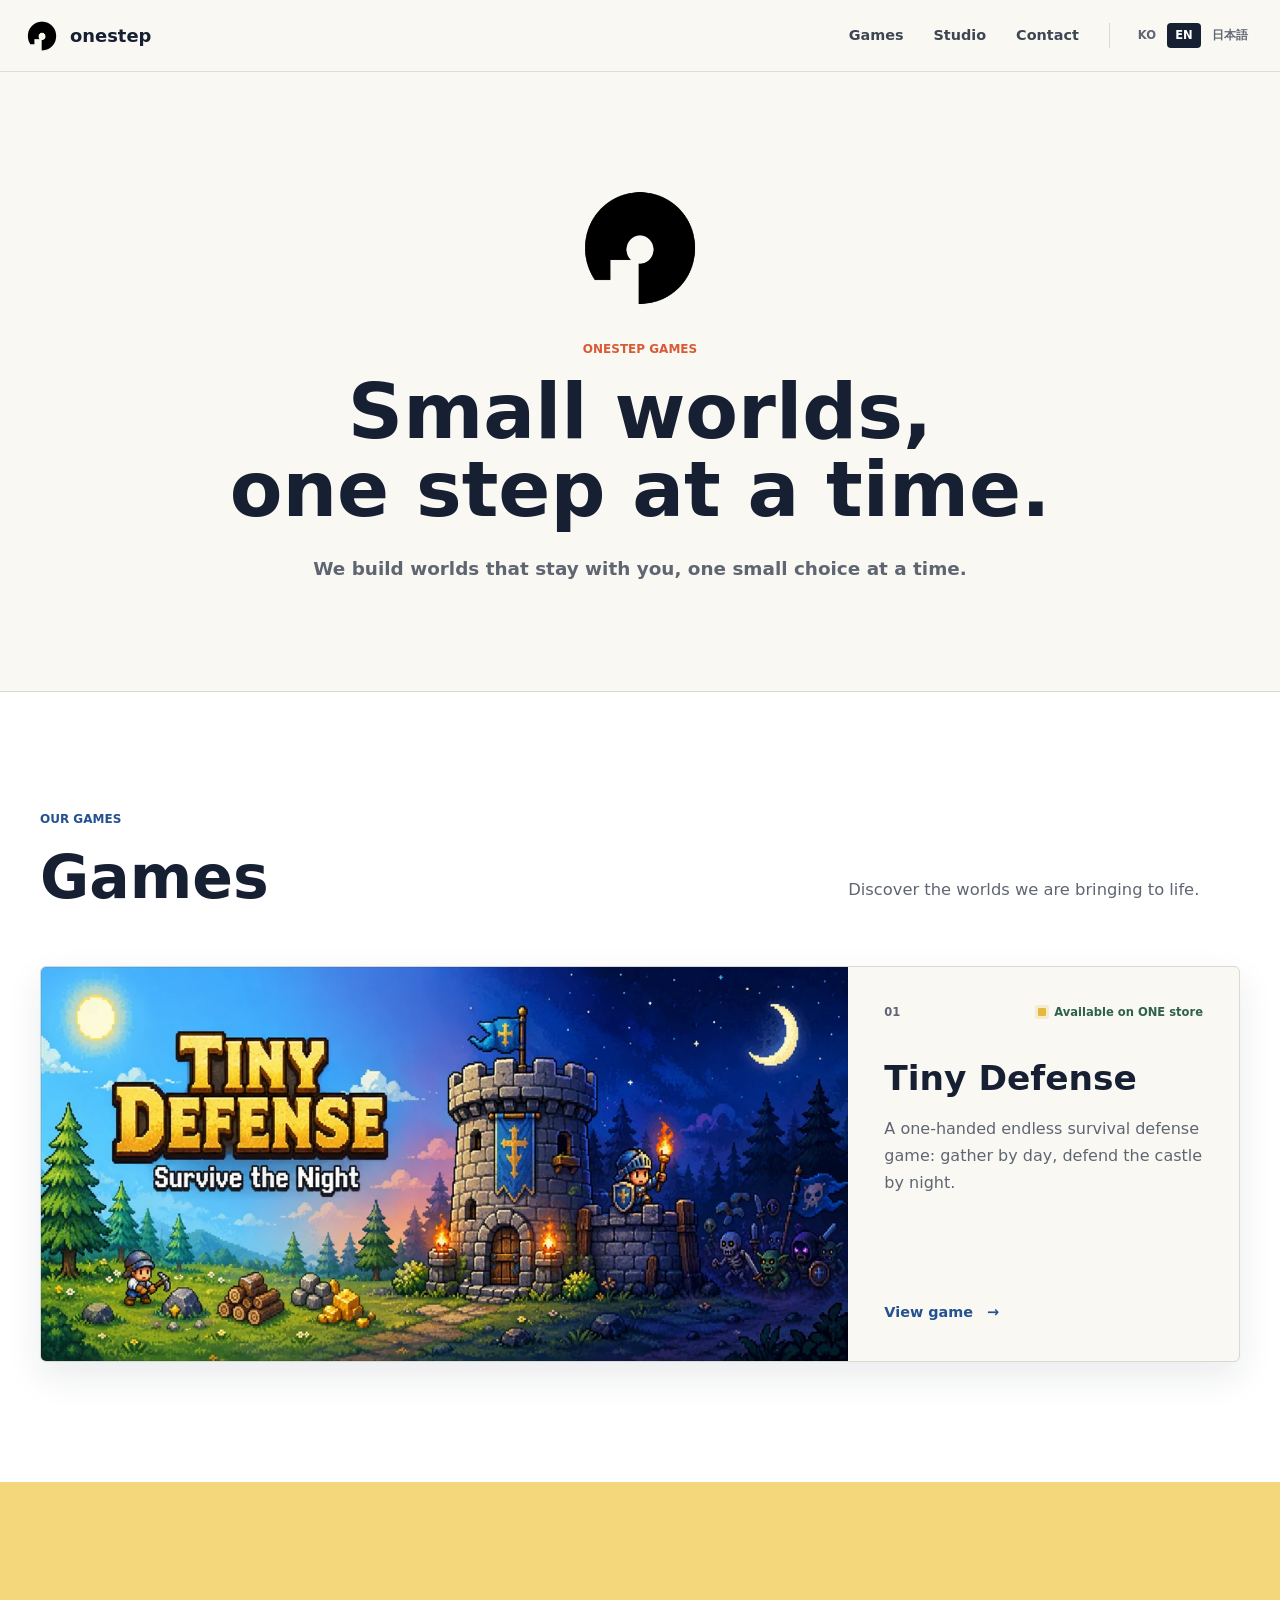
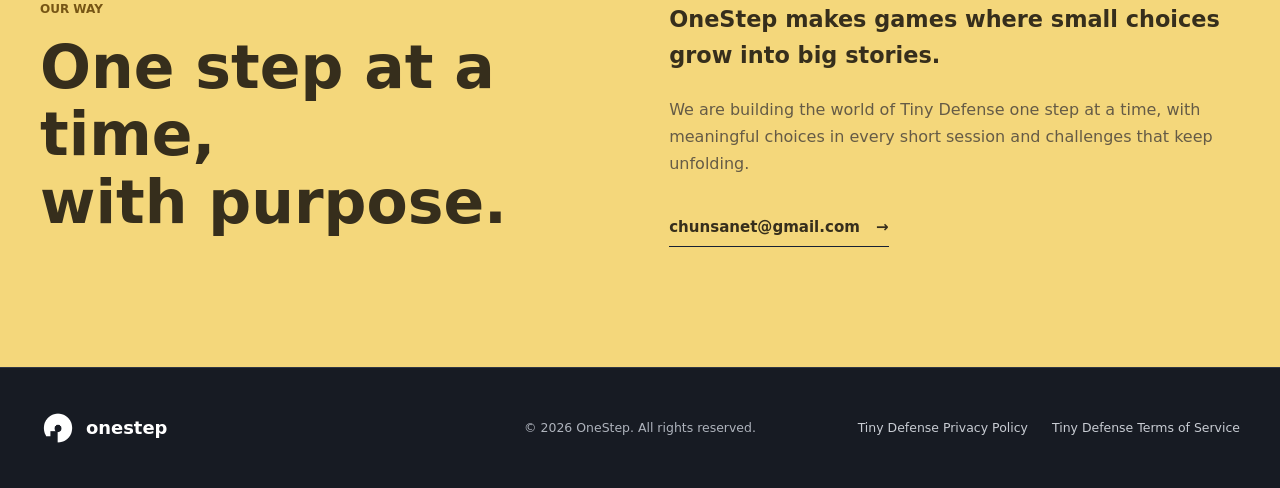
==== en/index.html @ 755b9c24 "fix - 스타일 캐시 갱신 적용 Co-Authored-By: Codex Opus 4.8 <noreply@anthropic.com>" ====
<!DOCTYPE html>
<html lang="en">
<head>
  <meta charset="utf-8">
  <meta name="viewport" content="width=device-width, initial-scale=1">
  <meta name="description" content="The official website of OneStep Games, a game studio building small worlds one step at a time.">
  <meta name="theme-color" content="#f9f8f3">
  <meta name="color-scheme" content="light">
  <link rel="canonical" href="https://onestep-games.github.io/en/">
  <link rel="alternate" hreflang="ko" href="https://onestep-games.github.io/">
  <link rel="alternate" hreflang="en" href="https://onestep-games.github.io/en/">
  <link rel="alternate" hreflang="ja" href="https://onestep-games.github.io/ja/">
  <link rel="alternate" hreflang="x-default" href="https://onestep-games.github.io/">

  <meta property="og:type" content="website">
  <meta property="og:locale" content="en_US">
  <meta property="og:site_name" content="OneStep Games">
  <meta property="og:title" content="OneStep Games">
  <meta property="og:description" content="Small worlds, one step at a time. Discover the games of OneStep Games.">
  <meta property="og:url" content="https://onestep-games.github.io/en/">
  <meta property="og:image" content="https://onestep-games.github.io/assets/onestep-logo.png">
  <meta property="og:image:width" content="1176">
  <meta property="og:image:height" content="1176">
  <meta property="og:image:alt" content="OneStep Games logo">

  <meta name="twitter:card" content="summary">
  <meta name="twitter:title" content="OneStep Games">
  <meta name="twitter:description" content="Small worlds, one step at a time.">
  <meta name="twitter:image" content="https://onestep-games.github.io/assets/onestep-logo.png">

  <title>OneStep Games | Official Site</title>
  <link rel="icon" href="/assets/onestep-favicon.png" type="image/png">
  <link rel="apple-touch-icon" href="/assets/onestep-touch-icon.png">
  <link rel="preload" as="image" href="/assets/onestep-logo.webp" type="image/webp">
  <link rel="stylesheet" href="/styles.css?v=cb63b69">
  <script defer src="/script.js"></script>
  <script type="application/ld+json">
    {
      "@context": "https://schema.org",
      "@graph": [
        {
          "@type": "Organization",
          "@id": "https://onestep-games.github.io/#organization",
          "name": "OneStep Games",
          "url": "https://onestep-games.github.io/",
          "logo": "https://onestep-games.github.io/assets/onestep-logo.png",
          "email": "chunsanet@gmail.com"
        },
        {
          "@type": "WebSite",
          "name": "OneStep Games",
          "url": "https://onestep-games.github.io/en/",
          "inLanguage": "en",
          "publisher": {
            "@id": "https://onestep-games.github.io/#organization"
          }
        },
        {
          "@type": "ItemList",
          "name": "Games by OneStep Games",
          "numberOfItems": 1,
          "itemListElement": [
            {
              "@type": "ListItem",
              "position": 1,
              "url": "https://onestep-games.github.io/en/games/tiny-defense/",
              "name": "Tiny Defense"
            }
          ]
        }
      ]
    }
  </script>
</head>
<body class="home-page">
  <a class="skip-link" href="#main">Skip to main content</a>

  <header class="site-header" data-header>
    <div class="header-inner">
      <a class="wordmark" href="#top" aria-label="OneStep Games home">
        <img class="wordmark-logo" src="/assets/onestep-logo.webp" alt="" width="512" height="512">
        <span>onestep</span>
      </a>

      <nav class="primary-nav" id="primary-nav" aria-label="Primary navigation">
        <a href="#games">Games</a>
        <a href="#studio">Studio</a>
        <a href="mailto:chunsanet@gmail.com">Contact</a>
        <span class="language-switcher" role="group" aria-label="Select language">
          <a href="/" lang="ko">KO</a>
          <a href="/en/" lang="en" aria-current="page">EN</a>
          <a href="/ja/" lang="ja">日本語</a>
        </span>
      </nav>

      <button class="menu-toggle" type="button" aria-expanded="false" aria-controls="primary-nav" aria-label="Open menu" data-label-open="Open menu" data-label-close="Close menu">
        <span></span>
        <span></span>
        <span></span>
      </button>
    </div>
  </header>

  <main id="main">
    <section class="studio-intro" id="top" aria-labelledby="studio-home-title">
      <div class="container studio-intro-inner reveal">
        <img class="studio-logo" src="/assets/onestep-logo.webp" alt="" width="512" height="512" fetchpriority="high">
        <p class="eyebrow">ONESTEP GAMES</p>
        <h1 id="studio-home-title">Small worlds,<br>one step at a time.</h1>
        <p>We build worlds that stay with you, one small choice at a time.</p>
      </div>
    </section>

    <section class="game-library section" id="games" aria-labelledby="games-title">
      <div class="container">
        <div class="library-heading reveal">
          <div>
            <p class="eyebrow">OUR GAMES</p>
            <h2 id="games-title">Games</h2>
          </div>
          <p>Discover the worlds we are bringing to life.</p>
        </div>

        <div class="game-grid">
          <a class="game-card reveal" href="/en/games/tiny-defense/" aria-label="View the Tiny Defense game page">
            <div class="game-card-media">
              <img src="/assets/hero-wide.webp" alt="The castle, hero, and monsters of Tiny Defense at the boundary between day and night" width="1024" height="500">
            </div>
            <div class="game-card-body">
              <div class="game-card-meta">
                <span>01</span>
                <span class="game-status is-live"><span aria-hidden="true"></span>Available on ONE store</span>
              </div>
              <h3>Tiny Defense</h3>
              <p>A one-handed endless survival defense game: gather by day, defend the castle by night.</p>
              <span class="game-card-link">
                View game
                <span aria-hidden="true">&rarr;</span>
              </span>
            </div>
          </a>
        </div>
      </div>
    </section>

    <section class="studio-summary section" id="studio" aria-labelledby="studio-summary-title">
      <div class="container studio-summary-grid">
        <div class="reveal">
          <p class="eyebrow">OUR WAY</p>
          <h2 id="studio-summary-title">One step at a time,<br>with purpose.</h2>
        </div>
        <div class="studio-summary-copy reveal">
          <p class="lead">OneStep makes games where small choices grow into big stories.</p>
          <p>We are building the world of Tiny Defense one step at a time, with meaningful choices in every short session and challenges that keep unfolding.</p>
          <a class="text-link" href="mailto:chunsanet@gmail.com">
            chunsanet@gmail.com
            <span aria-hidden="true">&rarr;</span>
          </a>
        </div>
      </div>
    </section>
  </main>

  <footer class="site-footer">
    <div class="container footer-inner">
      <a class="wordmark wordmark-footer" href="#top" aria-label="Back to top">
        <img class="wordmark-logo" src="/assets/onestep-logo.webp" alt="" width="512" height="512" loading="lazy">
        <span>onestep</span>
      </a>
      <p>&copy; <span data-year>2026</span> OneStep. All rights reserved.</p>
      <nav aria-label="Legal">
        <a href="https://notedays.github.io/tinydefense-legal/privacy-policy.html">Tiny Defense Privacy Policy</a>
        <a href="https://notedays.github.io/tinydefense-legal/terms-of-service.html">Tiny Defense Terms of Service</a>
      </nav>
    </div>
  </footer>
</body>
</html>
---- styles.css ----
:root {
  --paper: #f9f8f3;
  --white: #ffffff;
  --ink: #172033;
  --muted: #5f6672;
  --line: #d8d9d5;
  --blue: #24518f;
  --blue-dark: #162b50;
  --gold: #e5b83e;
  --gold-light: #f4d77b;
  --green: #2f624d;
  --green-light: #e6efeb;
  --orange: #d85a36;
  --night: #111a30;
  --header-height: 72px;
}

*,
*::before,
*::after {
  box-sizing: border-box;
}

html {
  scroll-behavior: smooth;
  scroll-padding-top: var(--header-height);
}

body {
  margin: 0;
  min-width: 320px;
  overflow-x: hidden;
  background: var(--paper);
  color: var(--ink);
  font-family: Inter, Pretendard, "Noto Sans KR", "Apple SD Gothic Neo", "Malgun Gothic", system-ui, sans-serif;
  font-size: 16px;
  line-height: 1.7;
  letter-spacing: 0;
  text-rendering: optimizeLegibility;
  -webkit-font-smoothing: antialiased;
}

:lang(ja) body {
  font-family: Inter, "Noto Sans JP", "Hiragino Kaku Gothic ProN", "Yu Gothic", Meiryo, system-ui, sans-serif;
}

body.menu-open {
  overflow: hidden;
}

button,
a {
  -webkit-tap-highlight-color: transparent;
}

a {
  color: inherit;
  text-decoration: none;
}

button {
  color: inherit;
  font: inherit;
}

img {
  display: block;
  max-width: 100%;
}

::selection {
  background: var(--gold);
  color: var(--ink);
}

.sr-only {
  position: absolute;
  width: 1px;
  height: 1px;
  padding: 0;
  margin: -1px;
  overflow: hidden;
  clip: rect(0, 0, 0, 0);
  white-space: nowrap;
  border: 0;
}

.skip-link {
  position: fixed;
  top: 8px;
  left: 8px;
  z-index: 1000;
  padding: 10px 14px;
  transform: translateY(-150%);
  border: 2px solid var(--ink);
  border-radius: 4px;
  background: var(--white);
  font-weight: 800;
}

.skip-link:focus {
  transform: translateY(0);
}

.container {
  width: min(1200px, calc(100% - 64px));
  margin-inline: auto;
}

.section {
  padding-block: 120px;
}

.eyebrow {
  margin: 0 0 18px;
  color: var(--blue);
  font-size: 0.75rem;
  font-weight: 900;
  line-height: 1.2;
  letter-spacing: 0;
}

h1,
h2,
h3,
p {
  margin-top: 0;
}

h1,
h2,
h3 {
  letter-spacing: 0;
}

h2 {
  margin-bottom: 0;
  font-size: 3.75rem;
  line-height: 1.12;
}

h3 {
  font-size: 1.6rem;
  line-height: 1.3;
}

.lead {
  font-size: 1.4rem;
  font-weight: 700;
  line-height: 1.6;
}

.button {
  display: inline-flex;
  min-height: 48px;
  align-items: center;
  justify-content: center;
  gap: 16px;
  padding: 12px 18px;
  border: 1px solid transparent;
  border-radius: 4px;
  font-size: 0.95rem;
  font-weight: 800;
  line-height: 1;
  transition: background-color 180ms ease, border-color 180ms ease, color 180ms ease, transform 180ms ease;
}

.button:hover {
  transform: translateY(-2px);
}

.button-primary {
  background: var(--ink);
  color: var(--white);
}

.button-primary:hover {
  background: var(--blue);
}

.button-light {
  border-color: rgba(255, 255, 255, 0.55);
  color: var(--white);
}

.button-light:hover {
  border-color: var(--white);
  background: var(--white);
  color: var(--blue-dark);
}

:focus-visible {
  outline: 3px solid var(--orange);
  outline-offset: 4px;
}

.site-header {
  position: sticky;
  top: 0;
  z-index: 100;
  height: var(--header-height);
  border-bottom: 1px solid rgba(23, 32, 51, 0.13);
  background: rgba(249, 248, 243, 0.96);
  -webkit-backdrop-filter: blur(12px);
  backdrop-filter: blur(12px);
}

.header-inner {
  display: flex;
  width: min(1320px, calc(100% - 48px));
  height: 100%;
  align-items: center;
  justify-content: space-between;
  margin-inline: auto;
}

.wordmark {
  display: inline-flex;
  align-items: center;
  gap: 10px;
  font-size: 1.12rem;
  font-weight: 900;
  line-height: 1;
}

.wordmark-logo {
  width: 36px;
  height: 36px;
  flex: 0 0 auto;
  object-fit: contain;
}

.wordmark-mark {
  display: inline-grid;
  width: 27px;
  height: 27px;
  place-items: center;
  border-radius: 4px;
  background: var(--blue);
  color: var(--gold);
  font-size: 0.94rem;
  font-weight: 950;
}

.primary-nav {
  display: flex;
  align-items: center;
  gap: 30px;
}

.primary-nav a {
  position: relative;
  padding-block: 10px;
  color: #3f4653;
  font-size: 0.9rem;
  font-weight: 750;
}

.primary-nav a::after {
  position: absolute;
  right: 0;
  bottom: 4px;
  left: 0;
  height: 2px;
  transform: scaleX(0);
  background: var(--blue);
  content: "";
  transform-origin: right;
  transition: transform 180ms ease;
}

.primary-nav a:hover::after,
.primary-nav a:focus-visible::after {
  transform: scaleX(1);
  transform-origin: left;
}

.language-switcher {
  display: inline-flex;
  align-items: center;
  gap: 3px;
  padding-left: 20px;
  border-left: 1px solid var(--line);
}

.primary-nav .language-switcher a {
  min-width: 34px;
  padding: 7px 8px;
  border-radius: 4px;
  color: var(--muted);
  font-size: 0.72rem;
  font-weight: 850;
  line-height: 1;
  text-align: center;
}

.primary-nav .language-switcher a::after {
  display: none;
}

.primary-nav .language-switcher a:hover,
.primary-nav .language-switcher a:focus-visible {
  background: var(--green-light);
  color: var(--ink);
}

.primary-nav .language-switcher a[aria-current="page"] {
  background: var(--ink);
  color: var(--white);
}

.menu-toggle {
  display: none;
  width: 44px;
  height: 44px;
  padding: 10px;
  border: 0;
  background: transparent;
  cursor: pointer;
}

.menu-toggle span {
  display: block;
  width: 23px;
  height: 2px;
  margin-block: 5px;
  background: var(--ink);
  transition: transform 180ms ease, opacity 180ms ease;
}

.studio-intro {
  display: grid;
  height: min(620px, calc(100svh - var(--header-height) - 72px));
  min-height: 480px;
  place-items: center;
  padding-block: 48px;
  border-bottom: 1px solid var(--line);
  background: var(--paper);
}

.studio-intro-inner {
  max-width: 920px;
  text-align: center;
}

.studio-logo {
  width: 140px;
  height: 140px;
  margin: 0 auto 24px;
  object-fit: contain;
}

.studio-intro .eyebrow {
  margin-bottom: 16px;
  color: var(--orange);
}

.studio-intro h1 {
  margin-bottom: 24px;
  font-size: 4.8rem;
  line-height: 1.02;
}

.studio-intro-inner > p:last-child {
  margin: 0;
  color: var(--muted);
  font-size: 1.15rem;
  font-weight: 650;
}

.game-library {
  background: var(--white);
}

.library-heading {
  display: grid;
  grid-template-columns: minmax(0, 1fr) minmax(280px, 0.55fr);
  gap: 8%;
  align-items: end;
  margin-bottom: 54px;
}

.library-heading > p {
  margin-bottom: 8px;
  color: var(--muted);
  font-size: 1.02rem;
}

.game-grid {
  display: grid;
}

.game-card {
  display: grid;
  overflow: hidden;
  grid-template-columns: minmax(0, 1.55fr) minmax(300px, 0.75fr);
  border: 1px solid var(--line);
  border-radius: 6px;
  background: var(--paper);
  box-shadow: 0 14px 36px rgba(23, 32, 51, 0.09);
  transition: border-color 180ms ease, box-shadow 180ms ease, transform 180ms ease;
}

.game-card:hover {
  transform: translateY(-4px);
  border-color: var(--blue);
  box-shadow: 0 20px 46px rgba(23, 32, 51, 0.14);
}

.game-card-media {
  display: grid;
  min-width: 0;
  place-items: center;
  background: var(--blue-dark);
}

.game-card-media img {
  width: 100%;
  height: auto;
}

.game-card-body {
  display: flex;
  min-width: 0;
  flex-direction: column;
  justify-content: center;
  padding: 36px;
}

.game-card-meta {
  display: flex;
  align-items: center;
  justify-content: space-between;
  gap: 16px;
  margin-bottom: 34px;
  color: var(--muted);
  font-size: 0.72rem;
  font-weight: 850;
}

.game-status {
  display: inline-flex;
  align-items: center;
  gap: 8px;
}

.game-status > span {
  width: 8px;
  height: 8px;
  border-radius: 1px;
  background: var(--muted);
}

.game-status.is-live {
  color: var(--green);
}

.game-status.is-live > span {
  background: var(--gold);
  box-shadow: 0 0 0 3px rgba(229, 184, 62, 0.2);
}

.game-card h3 {
  margin-bottom: 14px;
  font-size: 2.15rem;
}

.game-card-body > p {
  margin-bottom: 36px;
  color: var(--muted);
}

.game-card-link {
  display: inline-flex;
  align-items: center;
  gap: 14px;
  margin-top: auto;
  color: var(--blue);
  font-size: 0.9rem;
  font-weight: 850;
}

.game-card:hover .game-card-link {
  color: var(--orange);
}

.studio-summary {
  background: var(--gold-light);
  color: #362e1c;
}

.studio-summary .eyebrow {
  color: #765515;
}

.studio-summary-grid {
  display: grid;
  grid-template-columns: minmax(0, 0.85fr) minmax(0, 1fr);
  gap: 12%;
  align-items: start;
}

.studio-summary-copy > p:not(.lead) {
  margin-bottom: 36px;
  color: #655b46;
}

.hero {
  position: relative;
  height: min(82svh, 48.828vw);
  min-height: 440px;
  max-height: 1100px;
  overflow: hidden;
  background: var(--blue-dark);
}

.hero-picture,
.hero-picture img {
  width: 100%;
  height: 100%;
}

.hero-picture img {
  object-fit: cover;
  object-position: center;
}

.hero-mobile-content {
  display: none;
}

.hero-desktop-status {
  position: absolute;
  right: 5%;
  bottom: 7%;
  display: grid;
  gap: 4px;
  padding-left: 16px;
  border-left: 3px solid var(--gold);
  color: var(--white);
  text-shadow: 0 2px 8px rgba(0, 0, 0, 0.8);
}

.hero-desktop-status span {
  font-size: 0.68rem;
  font-weight: 900;
}

.hero-desktop-status strong {
  font-size: 1rem;
}

.intro {
  background: var(--paper);
}

.intro-grid {
  display: grid;
  grid-template-columns: minmax(0, 0.9fr) minmax(0, 1.1fr);
  gap: 12%;
  align-items: start;
}

.intro-copy {
  padding-top: 42px;
}

.intro-copy > p:not(.lead) {
  max-width: 650px;
  margin-bottom: 48px;
  color: var(--muted);
  font-size: 1.05rem;
}

.game-facts {
  display: grid;
  grid-template-columns: repeat(3, 1fr);
  margin: 0;
  border-top: 1px solid var(--line);
  border-bottom: 1px solid var(--line);
}

.game-facts div {
  padding: 22px 20px;
}

.game-facts div + div {
  border-left: 1px solid var(--line);
}

.game-facts dt {
  margin-bottom: 4px;
  color: var(--muted);
  font-size: 0.72rem;
  font-weight: 800;
}

.game-facts dd {
  margin: 0;
  font-size: 0.95rem;
  font-weight: 800;
}

.cycle {
  background: var(--white);
}

.cycle-heading {
  padding-block: 120px 80px;
  text-align: center;
}

.cycle-grid {
  display: grid;
  grid-template-columns: repeat(2, minmax(0, 1fr));
}

.phase {
  min-height: 650px;
  padding: 80px 7vw;
}

.phase-inner {
  max-width: 520px;
  margin-inline: auto;
}

.phase-day {
  background: var(--gold-light);
  color: #362e1c;
}

.phase-night {
  background: var(--night);
  color: #f4f6fb;
}

.phase-number {
  display: block;
  margin-bottom: 64px;
  font-size: 4.6rem;
  font-weight: 950;
  line-height: 1;
  opacity: 0.28;
}

.phase-label {
  margin-bottom: 12px;
  font-size: 0.73rem;
  font-weight: 900;
}

.phase h3 {
  margin-bottom: 24px;
  font-size: 2.5rem;
}

.phase p:not(.phase-label) {
  max-width: 460px;
  margin-bottom: 42px;
  font-size: 1.06rem;
}

.phase ul {
  margin: 0;
  padding: 0;
  list-style: none;
}

.phase li {
  padding-block: 13px;
  border-top: 1px solid currentColor;
  font-size: 0.9rem;
  font-weight: 800;
}

.phase li:last-child {
  border-bottom: 1px solid currentColor;
}

.phase-day li {
  border-color: rgba(54, 46, 28, 0.3);
}

.phase-night li {
  border-color: rgba(255, 255, 255, 0.25);
}

.features {
  background: var(--paper);
}

.feature-header {
  display: grid;
  grid-template-columns: minmax(0, 1.3fr) minmax(280px, 0.7fr);
  gap: 8%;
  align-items: end;
  margin-bottom: 90px;
}

.feature-header .eyebrow {
  grid-column: 1 / -1;
  margin-bottom: 0;
}

.feature-header > p:last-child {
  margin: 0 0 8px;
  color: var(--muted);
  font-size: 1.05rem;
}

.feature-list {
  display: grid;
  grid-template-columns: repeat(3, minmax(0, 1fr));
  border-top: 2px solid var(--ink);
}

.feature-item {
  min-height: 320px;
  padding: 32px 32px 24px 0;
}

.feature-item + .feature-item {
  padding-left: 32px;
  border-left: 1px solid var(--line);
}

.feature-index {
  display: block;
  margin-bottom: 70px;
  color: var(--orange);
  font-size: 0.78rem;
  font-weight: 900;
}

.feature-item h3 {
  margin-bottom: 18px;
}

.feature-item p {
  margin-bottom: 0;
  color: var(--muted);
  font-size: 0.96rem;
}

.gallery {
  background: var(--green-light);
}

.gallery .eyebrow {
  color: var(--green);
}

.gallery-header {
  display: flex;
  align-items: end;
  justify-content: space-between;
  gap: 40px;
  margin-bottom: 56px;
}

.gallery-controls {
  display: flex;
  flex: 0 0 auto;
  gap: 10px;
}

.gallery-controls button {
  display: grid;
  width: 48px;
  height: 48px;
  place-items: center;
  border: 1px solid rgba(23, 32, 51, 0.35);
  border-radius: 4px;
  background: transparent;
  cursor: pointer;
  font-size: 1.3rem;
  transition: background-color 180ms ease, color 180ms ease;
}

.gallery-controls button:hover {
  background: var(--ink);
  color: var(--white);
}

.gallery-controls button:disabled {
  border-color: rgba(23, 32, 51, 0.14);
  color: rgba(23, 32, 51, 0.28);
  cursor: default;
}

.gallery-controls button:disabled:hover {
  background: transparent;
}

.gallery-track {
  display: flex;
  width: min(1200px, calc(100% - 64px));
  gap: 22px;
  overflow-x: auto;
  overscroll-behavior-inline: contain;
  margin-inline: auto;
  padding: 0 0 24px;
  scroll-padding-inline: 0;
  scroll-snap-type: x mandatory;
  scrollbar-color: var(--green) transparent;
  scrollbar-width: thin;
  -webkit-overflow-scrolling: touch;
}

.gallery-item {
  flex: 0 0 calc((100% - 66px) / 4);
  margin: 0;
  scroll-snap-align: start;
  scroll-snap-stop: always;
}

.gallery-item img {
  width: 100%;
  height: auto;
  border: 1px solid rgba(23, 32, 51, 0.15);
  border-radius: 6px;
  background: #d8dfdc;
  box-shadow: 0 16px 36px rgba(23, 32, 51, 0.14);
  object-fit: contain;
}

.gallery-item figcaption {
  padding-top: 14px;
  font-size: 0.86rem;
  font-weight: 800;
}

.release {
  background: var(--blue-dark);
  color: var(--white);
}

.release-grid {
  display: grid;
  grid-template-columns: 300px minmax(0, 1fr);
  gap: 8%;
  align-items: center;
}

.release-icon {
  width: 300px;
  height: auto;
  aspect-ratio: 1;
  border: 1px solid rgba(255, 255, 255, 0.35);
  border-radius: 8px;
  object-fit: contain;
}

.release .eyebrow {
  color: var(--gold);
}

.release h2 {
  margin-bottom: 28px;
}

.release-copy > p:not(.eyebrow) {
  margin-bottom: 36px;
  color: #d6deec;
  font-size: 1.05rem;
}

.store-grid {
  display: grid;
  max-width: 760px;
  grid-template-columns: repeat(2, minmax(0, 1fr));
  gap: 12px;
  margin: 0;
  padding: 0;
  list-style: none;
}

.store-item {
  min-width: 0;
}

.store-card {
  display: flex;
  height: 100%;
  min-width: 0;
  min-height: 68px;
  align-items: center;
  justify-content: space-between;
  gap: 16px;
  padding: 16px 18px;
  border: 1px solid rgba(255, 255, 255, 0.25);
  border-radius: 6px;
}

.store-name {
  font-size: 0.95rem;
  font-weight: 850;
}

.store-state {
  flex: 0 0 auto;
  color: #adb7c9;
  font-size: 0.76rem;
  font-weight: 750;
}

.store-card.is-live {
  border-color: var(--gold);
  background: var(--gold);
  color: var(--ink);
  transition: background-color 180ms ease, border-color 180ms ease, transform 180ms ease;
}

.store-card.is-live .store-state {
  color: var(--ink);
}

.store-card.is-live:hover {
  transform: translateY(-2px);
  border-color: var(--gold-light);
  background: var(--gold-light);
}

.release-actions {
  display: flex;
  align-items: center;
  gap: 24px;
}

.release-state {
  display: inline-flex;
  align-items: center;
  gap: 9px;
  font-size: 0.9rem;
  font-weight: 800;
}

.release-state > span {
  width: 9px;
  height: 9px;
  border-radius: 50%;
  background: var(--gold);
  box-shadow: 0 0 0 4px rgba(229, 184, 62, 0.16);
}

.studio {
  background: var(--white);
}

.studio-grid {
  display: grid;
  grid-template-columns: minmax(0, 1fr) minmax(0, 0.85fr);
  gap: 12%;
  align-items: end;
}

.studio-title h2 {
  margin-bottom: 18px;
  color: var(--blue);
  font-size: 5.4rem;
  line-height: 1;
}

.studio-section-logo {
  width: 92px;
  height: 92px;
  margin-bottom: 24px;
  object-fit: contain;
}

.studio-title > p:last-child {
  margin-bottom: 0;
  color: var(--muted);
  font-size: 1.3rem;
  font-weight: 700;
  line-height: 1.45;
}

.studio-copy > p:not(.lead) {
  margin-bottom: 36px;
  color: var(--muted);
}

.text-link {
  display: inline-flex;
  align-items: center;
  gap: 16px;
  padding-bottom: 5px;
  border-bottom: 1px solid var(--ink);
  font-size: 0.94rem;
  font-weight: 800;
}

.text-link:hover {
  border-color: var(--orange);
  color: var(--orange);
}

.site-footer {
  border-top: 1px solid #303744;
  background: #171b23;
  color: #d9dce2;
}

.footer-inner {
  display: grid;
  grid-template-columns: 1fr auto 1fr;
  gap: 32px;
  align-items: center;
  min-height: 120px;
}

.wordmark-footer {
  color: var(--white);
}

.wordmark-footer .wordmark-logo {
  filter: brightness(0) invert(1);
}

.footer-inner p {
  margin: 0;
  color: #aeb3bc;
  font-size: 0.78rem;
}

.footer-inner nav {
  display: flex;
  justify-content: flex-end;
  gap: 24px;
}

.footer-inner nav a {
  color: #c8ccd3;
  font-size: 0.78rem;
}

.footer-inner nav a:hover {
  color: var(--white);
  text-decoration: underline;
  text-underline-offset: 4px;
}

.reveal {
  opacity: 1;
  transform: none;
}

.reveal-ready .reveal {
  opacity: 0;
  transform: translateY(24px);
  transition: opacity 600ms ease, transform 600ms ease;
}

.reveal-ready .reveal.is-visible {
  opacity: 1;
  transform: translateY(0);
}

.error-page {
  display: grid;
  min-height: 100svh;
  place-items: center;
  padding: 32px;
  background: var(--paper);
}

.error-content {
  max-width: 620px;
  text-align: center;
}

.error-code {
  display: block;
  margin-bottom: 24px;
  color: var(--blue);
  font-size: 6rem;
  font-weight: 950;
  line-height: 1;
}

.error-content h1 {
  margin-bottom: 18px;
  font-size: 2.3rem;
}

.error-content p {
  margin-bottom: 32px;
  color: var(--muted);
}

@media (min-aspect-ratio: 5 / 2) and (min-width: 900px) {
  .hero-picture img {
    object-fit: contain;
  }
}

@media (max-width: 1023px) {
  .container {
    width: min(100% - 48px, 920px);
  }

  .section {
    padding-block: 96px;
  }

  h2 {
    font-size: 3rem;
  }

  .studio-intro h1 {
    font-size: 4.1rem;
  }

  .game-card-body {
    padding: 30px;
  }

  .intro-grid,
  .studio-grid {
    gap: 7%;
  }

  .feature-header {
    gap: 5%;
  }

  .feature-item {
    min-height: 350px;
  }

  .gallery-track {
    width: min(920px, calc(100% - 48px));
  }

  .gallery-item {
    flex-basis: calc((100% - 44px) / 3);
  }

  .studio-title h2 {
    font-size: 4.3rem;
  }
}

@media (max-width: 899px) {
  :root {
    --header-height: 64px;
  }

  .header-inner {
    width: calc(100% - 32px);
  }

  .primary-nav {
    position: absolute;
    top: 100%;
    right: 0;
    left: 0;
    display: none;
    min-height: calc(100svh - var(--header-height));
    flex-direction: column;
    align-items: stretch;
    gap: 0;
    padding: 16px 24px 40px;
    border-top: 1px solid var(--line);
    background: var(--paper);
  }

  .primary-nav.is-open {
    display: flex;
  }

  .primary-nav a {
    padding: 18px 0;
    border-bottom: 1px solid var(--line);
    font-size: 1.25rem;
  }

  .primary-nav a::after {
    display: none;
  }

  .language-switcher {
    gap: 8px;
    margin-top: 18px;
    padding: 18px 0 0;
    border-top: 1px solid var(--line);
    border-left: 0;
  }

  .primary-nav .language-switcher a {
    min-width: 48px;
    padding: 12px 10px;
    border: 0;
    font-size: 0.82rem;
  }

  .menu-toggle {
    display: block;
  }

  .menu-toggle[aria-expanded="true"] span:nth-child(1) {
    transform: translateY(7px) rotate(45deg);
  }

  .menu-toggle[aria-expanded="true"] span:nth-child(2) {
    opacity: 0;
  }

  .menu-toggle[aria-expanded="true"] span:nth-child(3) {
    transform: translateY(-7px) rotate(-45deg);
  }

  .intro-grid,
  .feature-header,
  .studio-grid,
  .library-heading,
  .studio-summary-grid {
    grid-template-columns: 1fr;
  }

  .library-heading {
    gap: 18px;
  }

  .game-card {
    grid-template-columns: 1fr;
  }

  .game-card-body {
    min-height: 300px;
  }

  .intro-copy {
    padding-top: 0;
  }

  .feature-header {
    gap: 28px;
  }

  .feature-header .eyebrow {
    grid-column: auto;
  }

  .cycle-heading {
    padding-block: 96px 64px;
  }

  .phase {
    min-height: 600px;
    padding-inline: 6vw;
  }

  .phase-number {
    margin-bottom: 50px;
  }

  .feature-list {
    grid-template-columns: 1fr;
  }

  .feature-item {
    min-height: 0;
    padding: 30px 0 44px;
  }

  .feature-item + .feature-item {
    padding-left: 0;
    border-top: 1px solid var(--line);
    border-left: 0;
  }

  .feature-index {
    margin-bottom: 34px;
  }

  .gallery-item {
    flex-basis: calc((100% - 22px) / 2);
  }

  .release-grid {
    grid-template-columns: 220px minmax(0, 1fr);
    gap: 7%;
  }

  .release-icon {
    width: 220px;
  }

  .release h2 {
    font-size: 2.6rem;
  }

  .studio-title {
    margin-bottom: 56px;
  }

  .footer-inner {
    grid-template-columns: 1fr auto;
    padding-block: 28px;
  }

  .footer-inner p {
    order: 3;
    grid-column: 1 / -1;
  }
}

@media (max-width: 699px), (min-width: 700px) and (max-width: 899px) and (orientation: portrait) {
  .hero {
    height: calc(100svh - 112px);
    min-height: 440px;
    max-height: 760px;
    background: #f8eec6;
  }

  .hero-picture img {
    object-fit: cover;
    object-position: center;
  }

  .hero-mobile-content {
    position: absolute;
    top: 10%;
    right: 24px;
    left: 24px;
    display: block;
    text-align: center;
  }

  .hero-mobile-content .eyebrow {
    margin-bottom: 12px;
    color: #43562f;
  }

  .hero-mobile-title {
    margin: 0 0 16px;
    color: #2e2a1d;
    font-size: 3.4rem;
    font-weight: 950;
    line-height: 0.9;
    text-shadow: 0 2px 0 rgba(255, 255, 255, 0.75);
  }

  .hero-tagline {
    margin-bottom: 26px;
    color: #3d3a2d;
    font-size: 1.1rem;
    font-weight: 800;
    line-height: 1.45;
  }

  .hero-desktop-status {
    display: none;
  }
}

@media (max-width: 699px) {
  .container {
    width: calc(100% - 40px);
  }

  .section {
    padding-block: 80px;
  }

  h2 {
    font-size: 2.35rem;
  }

  h3 {
    font-size: 1.4rem;
  }

  .lead {
    font-size: 1.2rem;
  }

  .eyebrow {
    margin-bottom: 14px;
  }

  .wordmark-logo {
    width: 33px;
    height: 33px;
  }

  .studio-intro {
    height: calc(100svh - var(--header-height) - 48px);
    min-height: 460px;
    max-height: 580px;
    padding-block: 38px;
  }

  .studio-logo {
    width: 116px;
    height: 116px;
    margin-bottom: 20px;
  }

  .studio-intro h1 {
    margin-bottom: 18px;
    font-size: 3rem;
  }

  .studio-intro-inner > p:last-child {
    font-size: 1rem;
  }

  .library-heading {
    margin-bottom: 38px;
  }

  .game-card-body {
    min-height: 0;
    padding: 26px 24px 30px;
  }

  .game-card-meta {
    margin-bottom: 25px;
  }

  .game-card h3 {
    font-size: 1.85rem;
  }

  .game-card-body > p {
    margin-bottom: 28px;
  }

  .studio-summary-grid {
    gap: 40px;
  }

  .intro-grid {
    gap: 40px;
  }

  .intro-copy > p:not(.lead) {
    margin-bottom: 40px;
    font-size: 0.98rem;
  }

  .game-facts {
    grid-template-columns: 1fr;
  }

  .game-facts div {
    display: grid;
    grid-template-columns: 75px minmax(0, 1fr);
    align-items: center;
    padding: 16px 0;
  }

  .game-facts div + div {
    border-top: 1px solid var(--line);
    border-left: 0;
  }

  .game-facts dt {
    margin: 0;
  }

  .cycle-heading {
    padding-block: 80px 52px;
  }

  .cycle-grid {
    grid-template-columns: 1fr;
  }

  .phase {
    min-height: 560px;
    padding: 64px 24px;
  }

  .phase-number {
    margin-bottom: 44px;
    font-size: 3.8rem;
  }

  .phase h3 {
    font-size: 2.1rem;
  }

  .feature-header {
    margin-bottom: 58px;
  }

  .gallery-header {
    align-items: flex-start;
    flex-direction: column;
    gap: 16px;
    margin-bottom: 40px;
  }

  .gallery-controls {
    align-self: flex-end;
  }

  .gallery-header h2 {
    font-size: 2.1rem;
  }

  .gallery-controls button {
    width: 44px;
    height: 44px;
  }

  .gallery-track {
    width: calc(100% - 40px);
    gap: 16px;
    padding-right: 0;
    padding-left: 0;
    scroll-padding-inline: 0;
  }

  .gallery-item {
    flex-basis: 100%;
  }

  .release-grid {
    grid-template-columns: 1fr;
    gap: 40px;
  }

  .release-icon {
    width: min(200px, 60vw);
    justify-self: center;
  }

  .release h2 {
    font-size: 2.25rem;
  }

  .release-actions {
    align-items: flex-start;
    flex-direction: column;
  }

  .store-grid {
    grid-template-columns: 1fr;
  }

  .studio-title h2 {
    font-size: 3.8rem;
  }

  .studio-title > p:last-child {
    font-size: 1.15rem;
  }

  .footer-inner {
    grid-template-columns: 1fr;
    gap: 22px;
    align-items: start;
  }

  .footer-inner p {
    order: initial;
    grid-column: auto;
  }

  .footer-inner nav {
    flex-wrap: wrap;
    justify-content: flex-start;
    gap: 12px 22px;
  }
}

@media (max-width: 420px) {
  .hero-mobile-content {
    top: 8%;
  }

  .hero-mobile-title {
    font-size: 3rem;
  }

  .hero-tagline {
    font-size: 1rem;
  }

  .gallery-header h2 {
    font-size: 1.85rem;
  }

  .gallery-controls {
    gap: 6px;
  }

  .gallery-controls button {
    width: 40px;
    height: 40px;
  }
}

@media (prefers-reduced-motion: reduce) {
  html {
    scroll-behavior: auto;
  }

  *,
  *::before,
  *::after {
    scroll-behavior: auto !important;
    transition-duration: 0.01ms !important;
    animation-duration: 0.01ms !important;
    animation-iteration-count: 1 !important;
  }

  .reveal-ready .reveal {
    opacity: 1;
    transform: none;
  }
}
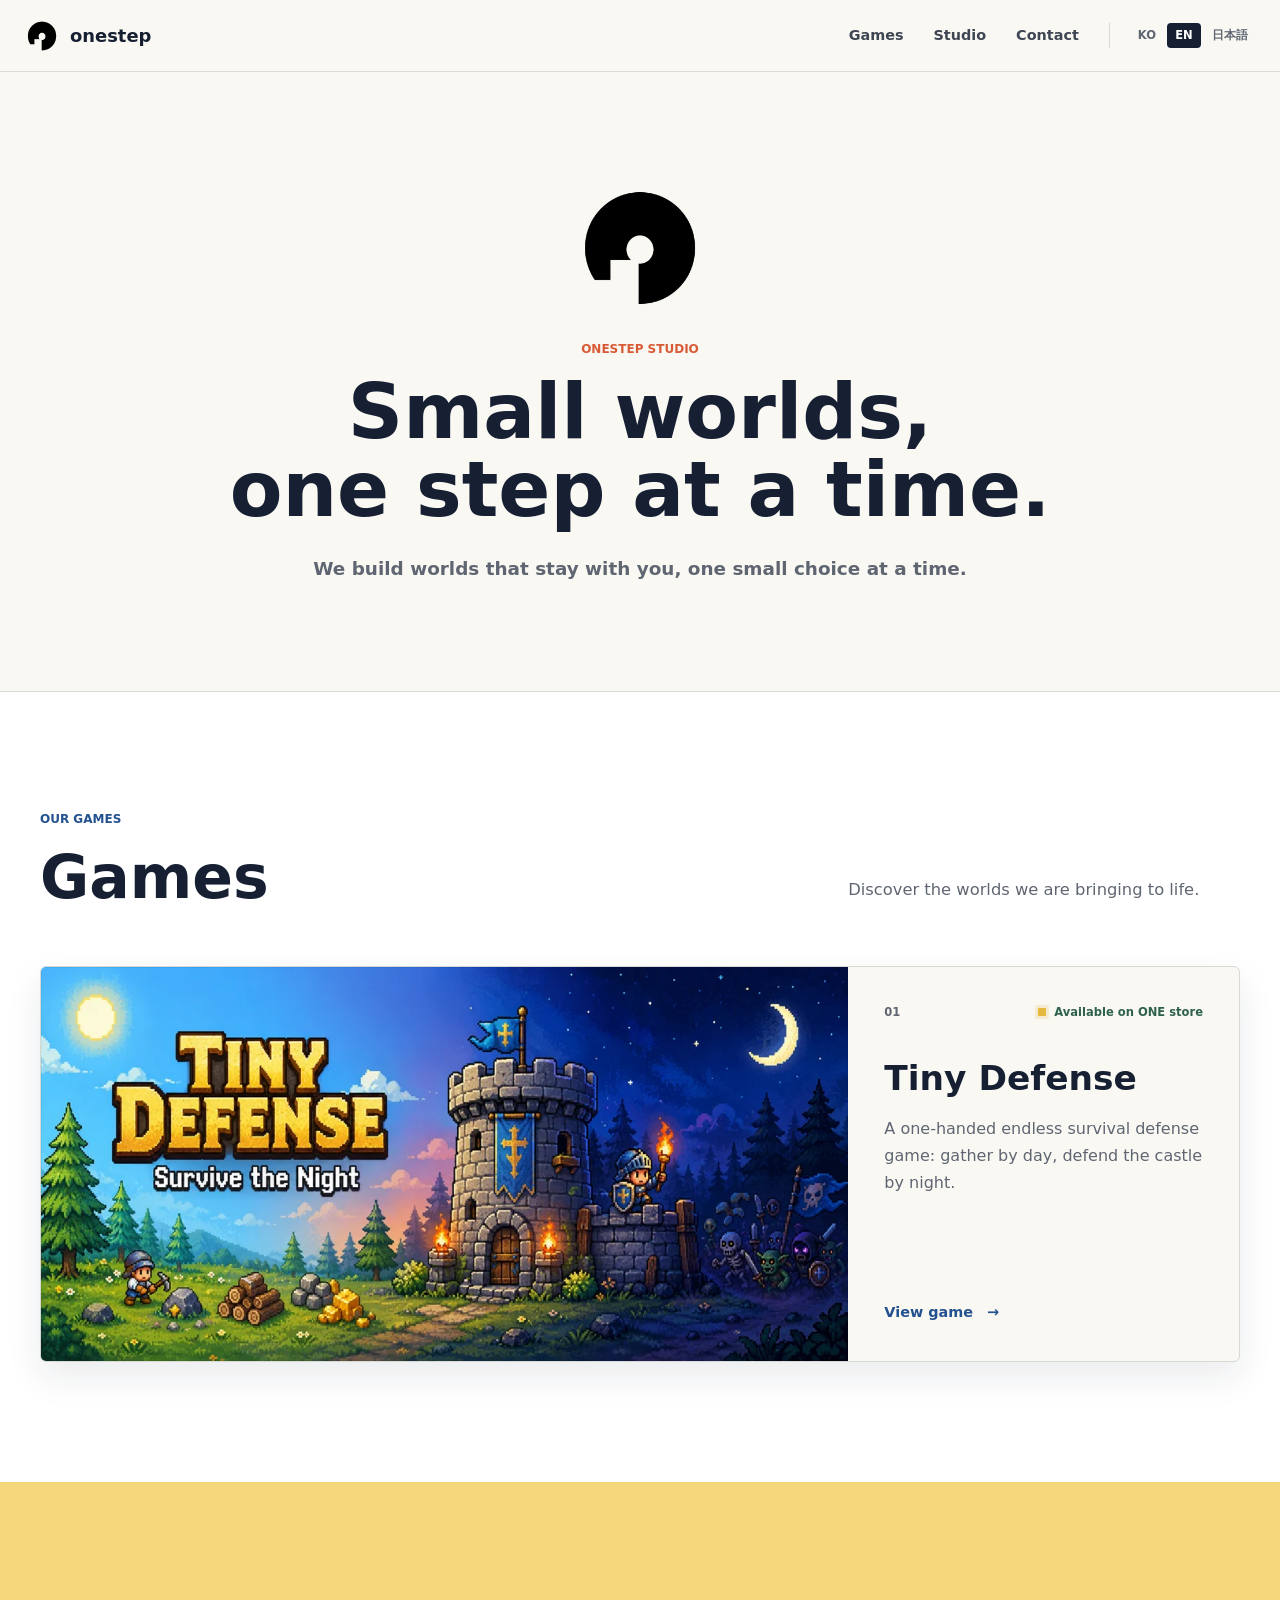
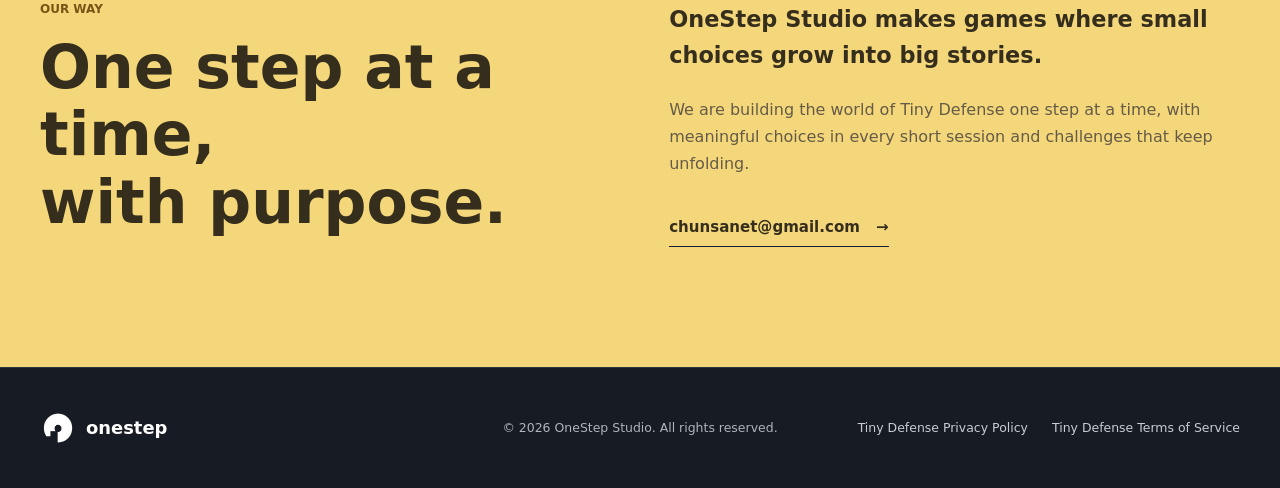
==== commit 442579ca: "chore: rename site brand to OneStep Studio" ====
--- a/en/index.html
+++ b/en/index.html
@@ -3,32 +3,32 @@
 <head>
   <meta charset="utf-8">
   <meta name="viewport" content="width=device-width, initial-scale=1">
-  <meta name="description" content="The official website of OneStep Games, a game studio building small worlds one step at a time.">
+  <meta name="description" content="The official website of OneStep Studio, a game studio building small worlds one step at a time.">
   <meta name="theme-color" content="#f9f8f3">
   <meta name="color-scheme" content="light">
-  <link rel="canonical" href="https://onestep-games.github.io/en/">
-  <link rel="alternate" hreflang="ko" href="https://onestep-games.github.io/">
-  <link rel="alternate" hreflang="en" href="https://onestep-games.github.io/en/">
-  <link rel="alternate" hreflang="ja" href="https://onestep-games.github.io/ja/">
-  <link rel="alternate" hreflang="x-default" href="https://onestep-games.github.io/">
+  <link rel="canonical" href="https://onestep-studio.github.io/en/">
+  <link rel="alternate" hreflang="ko" href="https://onestep-studio.github.io/">
+  <link rel="alternate" hreflang="en" href="https://onestep-studio.github.io/en/">
+  <link rel="alternate" hreflang="ja" href="https://onestep-studio.github.io/ja/">
+  <link rel="alternate" hreflang="x-default" href="https://onestep-studio.github.io/">
 
   <meta property="og:type" content="website">
   <meta property="og:locale" content="en_US">
-  <meta property="og:site_name" content="OneStep Games">
-  <meta property="og:title" content="OneStep Games">
-  <meta property="og:description" content="Small worlds, one step at a time. Discover the games of OneStep Games.">
-  <meta property="og:url" content="https://onestep-games.github.io/en/">
-  <meta property="og:image" content="https://onestep-games.github.io/assets/onestep-logo.png">
+  <meta property="og:site_name" content="OneStep Studio">
+  <meta property="og:title" content="OneStep Studio">
+  <meta property="og:description" content="Small worlds, one step at a time. Discover the games of OneStep Studio.">
+  <meta property="og:url" content="https://onestep-studio.github.io/en/">
+  <meta property="og:image" content="https://onestep-studio.github.io/assets/onestep-logo.png">
   <meta property="og:image:width" content="1176">
   <meta property="og:image:height" content="1176">
-  <meta property="og:image:alt" content="OneStep Games logo">
+  <meta property="og:image:alt" content="OneStep Studio logo">
 
   <meta name="twitter:card" content="summary">
-  <meta name="twitter:title" content="OneStep Games">
+  <meta name="twitter:title" content="OneStep Studio">
   <meta name="twitter:description" content="Small worlds, one step at a time.">
-  <meta name="twitter:image" content="https://onestep-games.github.io/assets/onestep-logo.png">
+  <meta name="twitter:image" content="https://onestep-studio.github.io/assets/onestep-logo.png">
 
-  <title>OneStep Games | Official Site</title>
+  <title>OneStep Studio | Official Site</title>
   <link rel="icon" href="/assets/onestep-favicon.png" type="image/png">
   <link rel="apple-touch-icon" href="/assets/onestep-touch-icon.png">
   <link rel="preload" as="image" href="/assets/onestep-logo.webp" type="image/webp">
@@ -40,30 +40,30 @@
       "@graph": [
         {
           "@type": "Organization",
-          "@id": "https://onestep-games.github.io/#organization",
-          "name": "OneStep Games",
-          "url": "https://onestep-games.github.io/",
-          "logo": "https://onestep-games.github.io/assets/onestep-logo.png",
+          "@id": "https://onestep-studio.github.io/#organization",
+          "name": "OneStep Studio",
+          "url": "https://onestep-studio.github.io/",
+          "logo": "https://onestep-studio.github.io/assets/onestep-logo.png",
           "email": "chunsanet@gmail.com"
         },
         {
           "@type": "WebSite",
-          "name": "OneStep Games",
-          "url": "https://onestep-games.github.io/en/",
+          "name": "OneStep Studio",
+          "url": "https://onestep-studio.github.io/en/",
           "inLanguage": "en",
           "publisher": {
-            "@id": "https://onestep-games.github.io/#organization"
+            "@id": "https://onestep-studio.github.io/#organization"
           }
         },
         {
           "@type": "ItemList",
-          "name": "Games by OneStep Games",
+          "name": "Games by OneStep Studio",
           "numberOfItems": 1,
           "itemListElement": [
             {
               "@type": "ListItem",
               "position": 1,
-              "url": "https://onestep-games.github.io/en/games/tiny-defense/",
+              "url": "https://onestep-studio.github.io/en/games/tiny-defense/",
               "name": "Tiny Defense"
             }
           ]
@@ -77,7 +77,7 @@
 
   <header class="site-header" data-header>
     <div class="header-inner">
-      <a class="wordmark" href="#top" aria-label="OneStep Games home">
+      <a class="wordmark" href="#top" aria-label="OneStep Studio home">
         <img class="wordmark-logo" src="/assets/onestep-logo.webp" alt="" width="512" height="512">
         <span>onestep</span>
       </a>
@@ -105,7 +105,7 @@
     <section class="studio-intro" id="top" aria-labelledby="studio-home-title">
       <div class="container studio-intro-inner reveal">
         <img class="studio-logo" src="/assets/onestep-logo.webp" alt="" width="512" height="512" fetchpriority="high">
-        <p class="eyebrow">ONESTEP GAMES</p>
+        <p class="eyebrow">ONESTEP STUDIO</p>
         <h1 id="studio-home-title">Small worlds,<br>one step at a time.</h1>
         <p>We build worlds that stay with you, one small choice at a time.</p>
       </div>
@@ -150,7 +150,7 @@
           <h2 id="studio-summary-title">One step at a time,<br>with purpose.</h2>
         </div>
         <div class="studio-summary-copy reveal">
-          <p class="lead">OneStep makes games where small choices grow into big stories.</p>
+          <p class="lead">OneStep Studio makes games where small choices grow into big stories.</p>
           <p>We are building the world of Tiny Defense one step at a time, with meaningful choices in every short session and challenges that keep unfolding.</p>
           <a class="text-link" href="mailto:chunsanet@gmail.com">
             chunsanet@gmail.com
@@ -167,7 +167,7 @@
         <img class="wordmark-logo" src="/assets/onestep-logo.webp" alt="" width="512" height="512" loading="lazy">
         <span>onestep</span>
       </a>
-      <p>&copy; <span data-year>2026</span> OneStep. All rights reserved.</p>
+      <p>&copy; <span data-year>2026</span> OneStep Studio. All rights reserved.</p>
       <nav aria-label="Legal">
         <a href="https://notedays.github.io/tinydefense-legal/privacy-policy.html">Tiny Defense Privacy Policy</a>
         <a href="https://notedays.github.io/tinydefense-legal/terms-of-service.html">Tiny Defense Terms of Service</a>
--- a/styles.css
+++ b/styles.css
@@ -601,6 +601,146 @@
   font-weight: 800;
 }
 
+.axe-challenge {
+  position: relative;
+  display: grid;
+  grid-template-columns: minmax(260px, 0.72fr) minmax(440px, 1.28fr);
+  gap: clamp(48px, 7vw, 100px);
+  align-items: center;
+  overflow: hidden;
+  margin-top: 112px;
+  padding: clamp(38px, 5vw, 70px);
+  border: 1px solid rgba(229, 184, 62, 0.28);
+  border-radius: 14px;
+  background:
+    radial-gradient(circle at 12% 8%, rgba(36, 81, 143, 0.56), transparent 36%),
+    radial-gradient(circle at 92% 92%, rgba(47, 98, 77, 0.35), transparent 34%),
+    var(--night);
+  color: #f8f5eb;
+  box-shadow: 0 40px 90px -54px rgba(17, 26, 48, 0.88);
+}
+
+.axe-challenge::before {
+  position: absolute;
+  inset: 12px;
+  border: 1px solid rgba(244, 215, 123, 0.12);
+  border-radius: 8px;
+  content: "";
+  pointer-events: none;
+}
+
+.axe-challenge-copy {
+  position: relative;
+  z-index: 1;
+}
+
+.axe-challenge .eyebrow {
+  color: var(--gold);
+}
+
+.axe-challenge h3 {
+  margin-bottom: 25px;
+  font-size: clamp(2rem, 3.2vw, 3.2rem);
+  line-height: 1.16;
+}
+
+.axe-challenge-copy > p:not(.eyebrow) {
+  margin-bottom: 34px;
+  color: rgba(244, 246, 251, 0.72);
+  font-size: 1rem;
+}
+
+.axe-challenge-copy ul {
+  margin: 0;
+  padding: 0;
+  list-style: none;
+}
+
+.axe-challenge-copy li {
+  position: relative;
+  padding: 13px 0 13px 22px;
+  border-top: 1px solid rgba(255, 255, 255, 0.14);
+  color: rgba(255, 255, 255, 0.87);
+  font-size: 0.85rem;
+  font-weight: 750;
+}
+
+.axe-challenge-copy li:last-child {
+  border-bottom: 1px solid rgba(255, 255, 255, 0.14);
+}
+
+.axe-challenge-copy li::before {
+  position: absolute;
+  top: 20px;
+  left: 3px;
+  width: 7px;
+  height: 7px;
+  border-radius: 50%;
+  background: var(--gold);
+  box-shadow: 0 0 12px rgba(229, 184, 62, 0.52);
+  content: "";
+}
+
+.axe-game-embed {
+  position: relative;
+  z-index: 1;
+  container-type: inline-size;
+  width: 100%;
+  max-width: 540px;
+  justify-self: end;
+  overflow: hidden;
+  border: 1px solid rgba(255, 255, 255, 0.18);
+  border-radius: 18px;
+  background: linear-gradient(180deg, #d8eef3, #f9f6ec);
+  box-shadow:
+    0 28px 70px -30px rgba(0, 0, 0, 0.86),
+    0 0 0 6px rgba(255, 255, 255, 0.045);
+}
+
+.axe-frame-bar {
+  display: flex;
+  height: 42px;
+  align-items: center;
+  gap: 7px;
+  padding: 0 15px;
+  border-bottom: 1px solid rgba(23, 32, 51, 0.12);
+  background: rgba(249, 248, 243, 0.92);
+  color: var(--ink);
+}
+
+.axe-frame-bar > span {
+  width: 7px;
+  height: 7px;
+  border-radius: 50%;
+  background: rgba(23, 32, 51, 0.2);
+}
+
+.axe-frame-bar > span:first-child {
+  background: var(--gold);
+}
+
+.axe-frame-bar strong {
+  margin-left: auto;
+  color: rgba(23, 32, 51, 0.52);
+  font-size: 0.61rem;
+  font-weight: 900;
+  letter-spacing: 0.12em;
+}
+
+.axe-game-frame {
+  display: block;
+  width: 100%;
+  height: 830px;
+  border: 0;
+  background: linear-gradient(180deg, #c7e7f1, #f9f6ec);
+}
+
+@supports (height: 1cqw) {
+  .axe-game-frame {
+    height: min(830px, calc(133.333cqw + 145px));
+  }
+}
+
 .cycle {
   background: var(--white);
 }
@@ -1236,6 +1376,19 @@
     padding-top: 0;
   }
 
+  .axe-challenge {
+    grid-template-columns: 1fr;
+    gap: 52px;
+  }
+
+  .axe-challenge-copy {
+    max-width: 620px;
+  }
+
+  .axe-game-embed {
+    justify-self: center;
+  }
+
   .feature-header {
     gap: 28px;
   }
@@ -1443,6 +1596,16 @@
     font-size: 0.98rem;
   }
 
+  .axe-challenge {
+    gap: 38px;
+    margin-top: 72px;
+    padding: 34px 28px;
+  }
+
+  .axe-challenge h3 {
+    font-size: 2.25rem;
+  }
+
   .game-facts {
     grid-template-columns: 1fr;
   }
@@ -1595,6 +1758,30 @@
     width: 40px;
     height: 40px;
   }
+
+  .axe-challenge {
+    width: calc(100% - 24px);
+    padding: 27px 16px 18px;
+    border-radius: 12px;
+  }
+
+  .axe-challenge::before {
+    inset: 7px;
+  }
+
+  .axe-challenge h3 {
+    font-size: 1.9rem;
+  }
+
+  .axe-challenge-copy > p:not(.eyebrow) {
+    margin-bottom: 27px;
+    font-size: 0.9rem;
+  }
+
+  .axe-game-embed {
+    border-radius: 13px;
+  }
+
 }
 
 @media (prefers-reduced-motion: reduce) {
